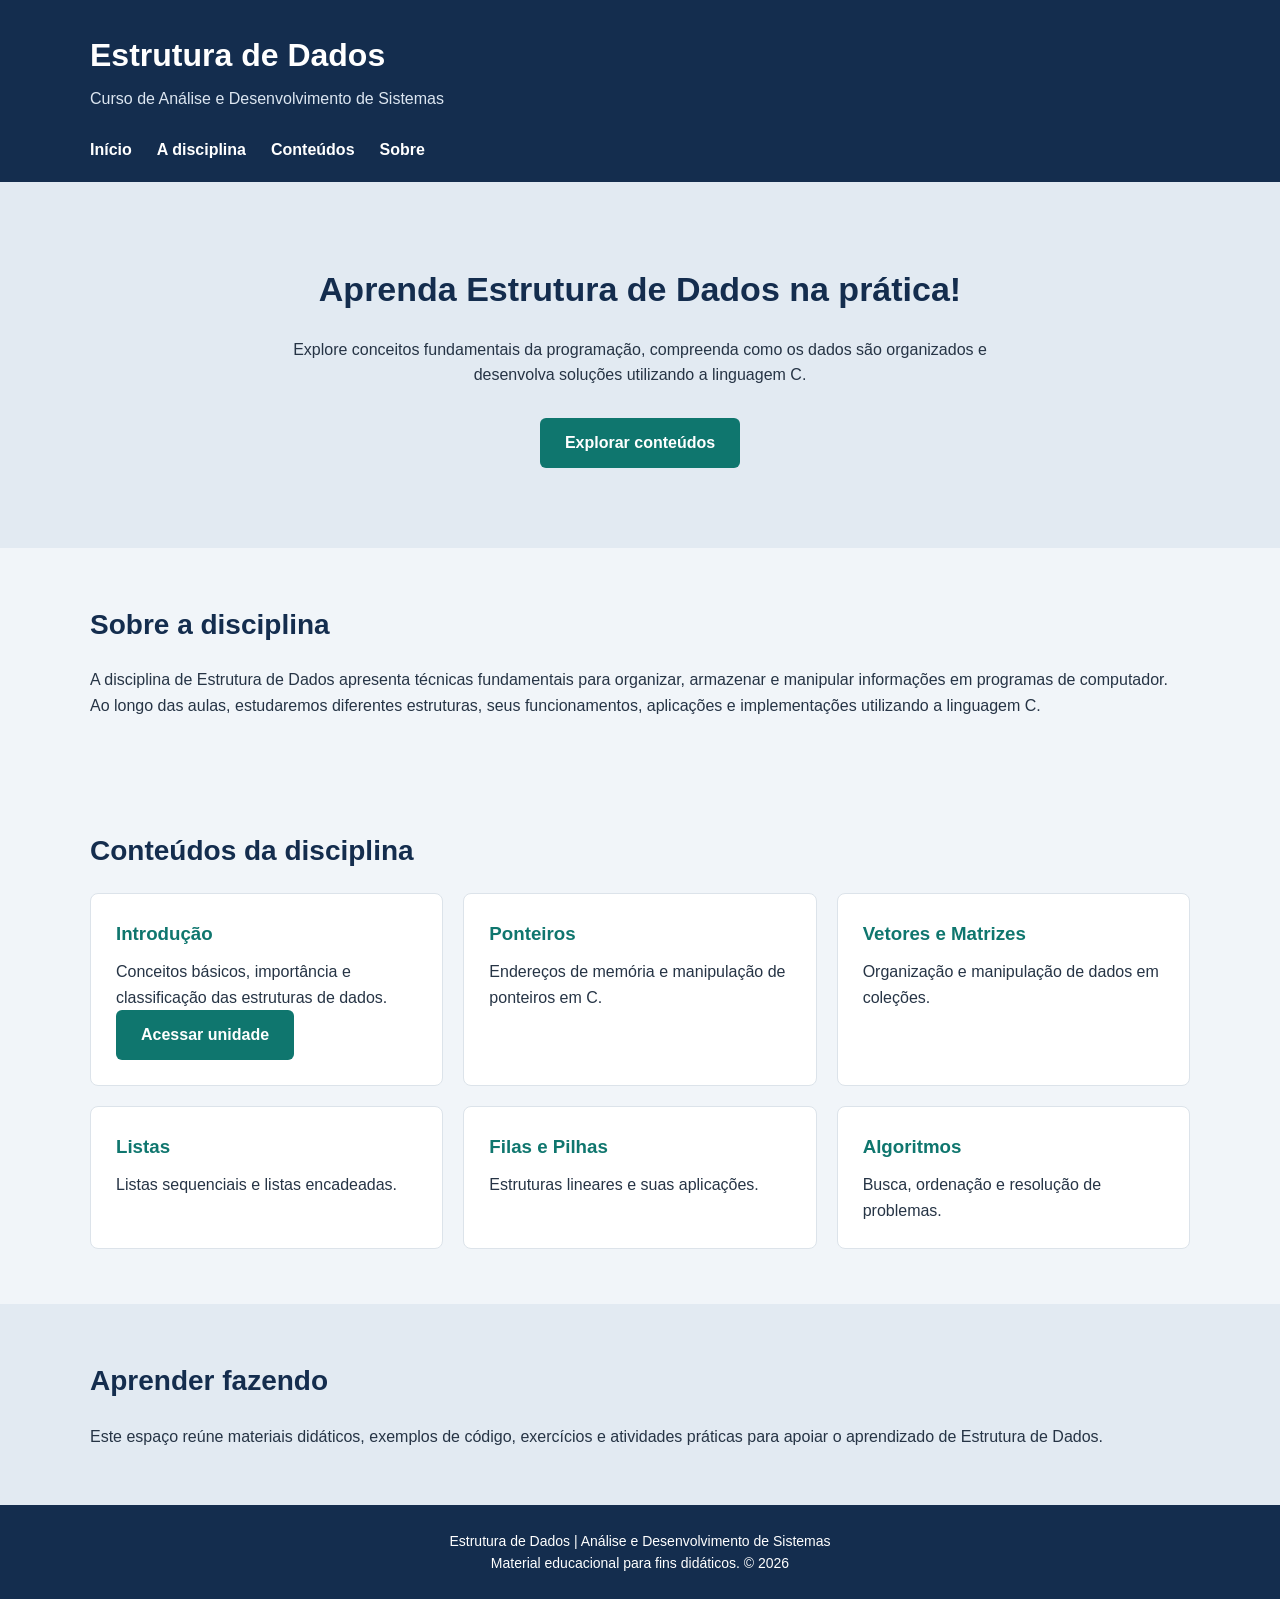
==== index.html @ 1e4c5484 "Adiciona unidade de introdução à estrutura de dados" ====
<!DOCTYPE html>
<html lang="pt-BR">

<head>
    <meta charset="UTF-8">
    <meta name="viewport" content="width=device-width, initial-scale=1.0">
    <meta name="description"
        content="Material didático da disciplina Estrutura de Dados para o curso de Análise e Desenvolvimento de Sistemas.">

    <title>Estrutura de Dados | ADS</title>

    <link rel="stylesheet" href="css/style.css">
    <script src="js/script.js" defer></script>
</head>

<body>

    <header>
        <div class="container">
            <h1>Estrutura de Dados</h1>
            <p>Curso de Análise e Desenvolvimento de Sistemas</p>

            <nav>
                <ul>
                    <li><a href="#inicio">Início</a></li>
                    <li><a href="#disciplina">A disciplina</a></li>
                    <li><a href="#conteudos">Conteúdos</a></li>
                    <li><a href="#sobre">Sobre</a></li>
                </ul>
            </nav>
        </div>
    </header>

    <main>

        <section id="inicio" class="destaque">
            <div class="container">
                <h2>Aprenda Estrutura de Dados na prática!</h2>

                <p>
                    Explore conceitos fundamentais da programação,
                    compreenda como os dados são organizados e desenvolva
                    soluções utilizando a linguagem C.
                </p>

                <a href="#conteudos" class="botao">
                    Explorar conteúdos
                </a>
            </div>
        </section>

        <section id="disciplina" class="container secao">
            <h2>Sobre a disciplina</h2>

            <p>
                A disciplina de Estrutura de Dados apresenta técnicas
                fundamentais para organizar, armazenar e manipular
                informações em programas de computador.
            </p>

            <p>
                Ao longo das aulas, estudaremos diferentes estruturas,
                seus funcionamentos, aplicações e implementações
                utilizando a linguagem C.
            </p>
        </section>

        <section id="conteudos" class="container secao">
            <h2>Conteúdos da disciplina</h2>

            <div class="cards">

                <article class="card">
                    <h3>Introdução</h3>
                    <p>
                        Conceitos básicos, importância e classificação
                        das estruturas de dados.
                    </p>
                    <a href="aulas/introducao/index.html" class="botao">
                        Acessar unidade
                    </a>
                </article>

                <article class="card">
                    <h3>Ponteiros</h3>
                    <p>Endereços de memória e manipulação de ponteiros em C.</p>
                </article>

                <article class="card">
                    <h3>Vetores e Matrizes</h3>
                    <p>Organização e manipulação de dados em coleções.</p>
                </article>

                <article class="card">
                    <h3>Listas</h3>
                    <p>Listas sequenciais e listas encadeadas.</p>
                </article>

                <article class="card">
                    <h3>Filas e Pilhas</h3>
                    <p>Estruturas lineares e suas aplicações.</p>
                </article>

                <article class="card">
                    <h3>Algoritmos</h3>
                    <p>Busca, ordenação e resolução de problemas.</p>
                </article>

            </div>
        </section>

        <section id="sobre" class="secao sobre">
            <div class="container">
                <h2>Aprender fazendo</h2>
                <p>
                    Este espaço reúne materiais didáticos, exemplos
                    de código, exercícios e atividades práticas para
                    apoiar o aprendizado de Estrutura de Dados.
                </p>
            </div>
        </section>

    </main>

    <footer>
        <div class="container">
            <p>Estrutura de Dados | Análise e Desenvolvimento de Sistemas</p>
            <p>Material educacional para fins didáticos. © <span id="ano-atual"></span></p>
        </div>
    </footer>

</body>

</html>
---- css/style.css ----
/* CONFIGURAÇÕES GERAIS */
* {
    margin: 0;
    padding: 0;
    box-sizing: border-box;
}

html {
    scroll-behavior: smooth;
}

body {
    font-family: Arial, Helvetica, sans-serif;
    background-color: #F1F5F9;
    color: #263445;
    line-height: 1.6;
}

.container {
    width: 90%;
    max-width: 1100px;
    margin: auto;
}

/* CABEÇALHO */
header {
    background-color: #142D4E;
    color: white;
    padding: 30px 0 20px;
}

header h1 {
    font-size: 32px;
}

header p {
    color: #DCE6F1;
    margin-top: 5px;
}

/* MENU */
nav {
    margin-top: 25px;
}

nav ul {
    list-style: none;
    display: flex;
    gap: 25px;
    flex-wrap: wrap;
}

nav a {
    color: white;
    text-decoration: none;
    font-weight: bold;
}

nav a:hover {
    color: #5EEAD4;
}

/* DESTAQUE */
.destaque {
    background-color: #E2EAF2;
    padding: 80px 0;
    text-align: center;
}

.destaque h2 {
    color: #142D4E;
    font-size: 34px;
    margin-bottom: 20px;
}

.destaque p {
    max-width: 700px;
    margin: 0 auto 30px;
}

/* BOTÃO */
.botao {
    display: inline-block;
    background-color: #0F766E;
    color: white;
    padding: 12px 25px;
    border-radius: 6px;
    text-decoration: none;
    font-weight: bold;
}

.botao:hover {
    background-color: #115E59;
}

/* SEÇÕES */
.secao {
    padding-top: 55px;
    padding-bottom: 55px;
}

.secao h2 {
    color: #142D4E;
    margin-bottom: 20px;
    font-size: 28px;
}

/* CARTÕES */
.cards {
    display: grid;
    grid-template-columns: repeat(3, 1fr);
    gap: 20px;
}

.card {
    background-color: white;
    padding: 25px;
    border-radius: 8px;
    border: 1px solid #DCE3EA;
    transition: transform 0.2s;
}

.card:hover {
    transform: translateY(-5px);
}

.card h3 {
    color: #0F766E;
    margin-bottom: 10px;
}

/* SEÇÃO SOBRE */
.sobre {
    background-color: #E2EAF2;
}

/* RODAPÉ */
footer {
    background-color: #142D4E;
    color: white;
    text-align: center;
    padding: 25px 0;
}

footer p {
    font-size: 14px;
}

/* RESPONSIVIDADE */
@media (max-width: 768px) {
    .cards {
        grid-template-columns: 1fr;
    }

    .destaque h2 {
        font-size: 26px;
    }

    nav ul {
        gap: 15px;
    }
}
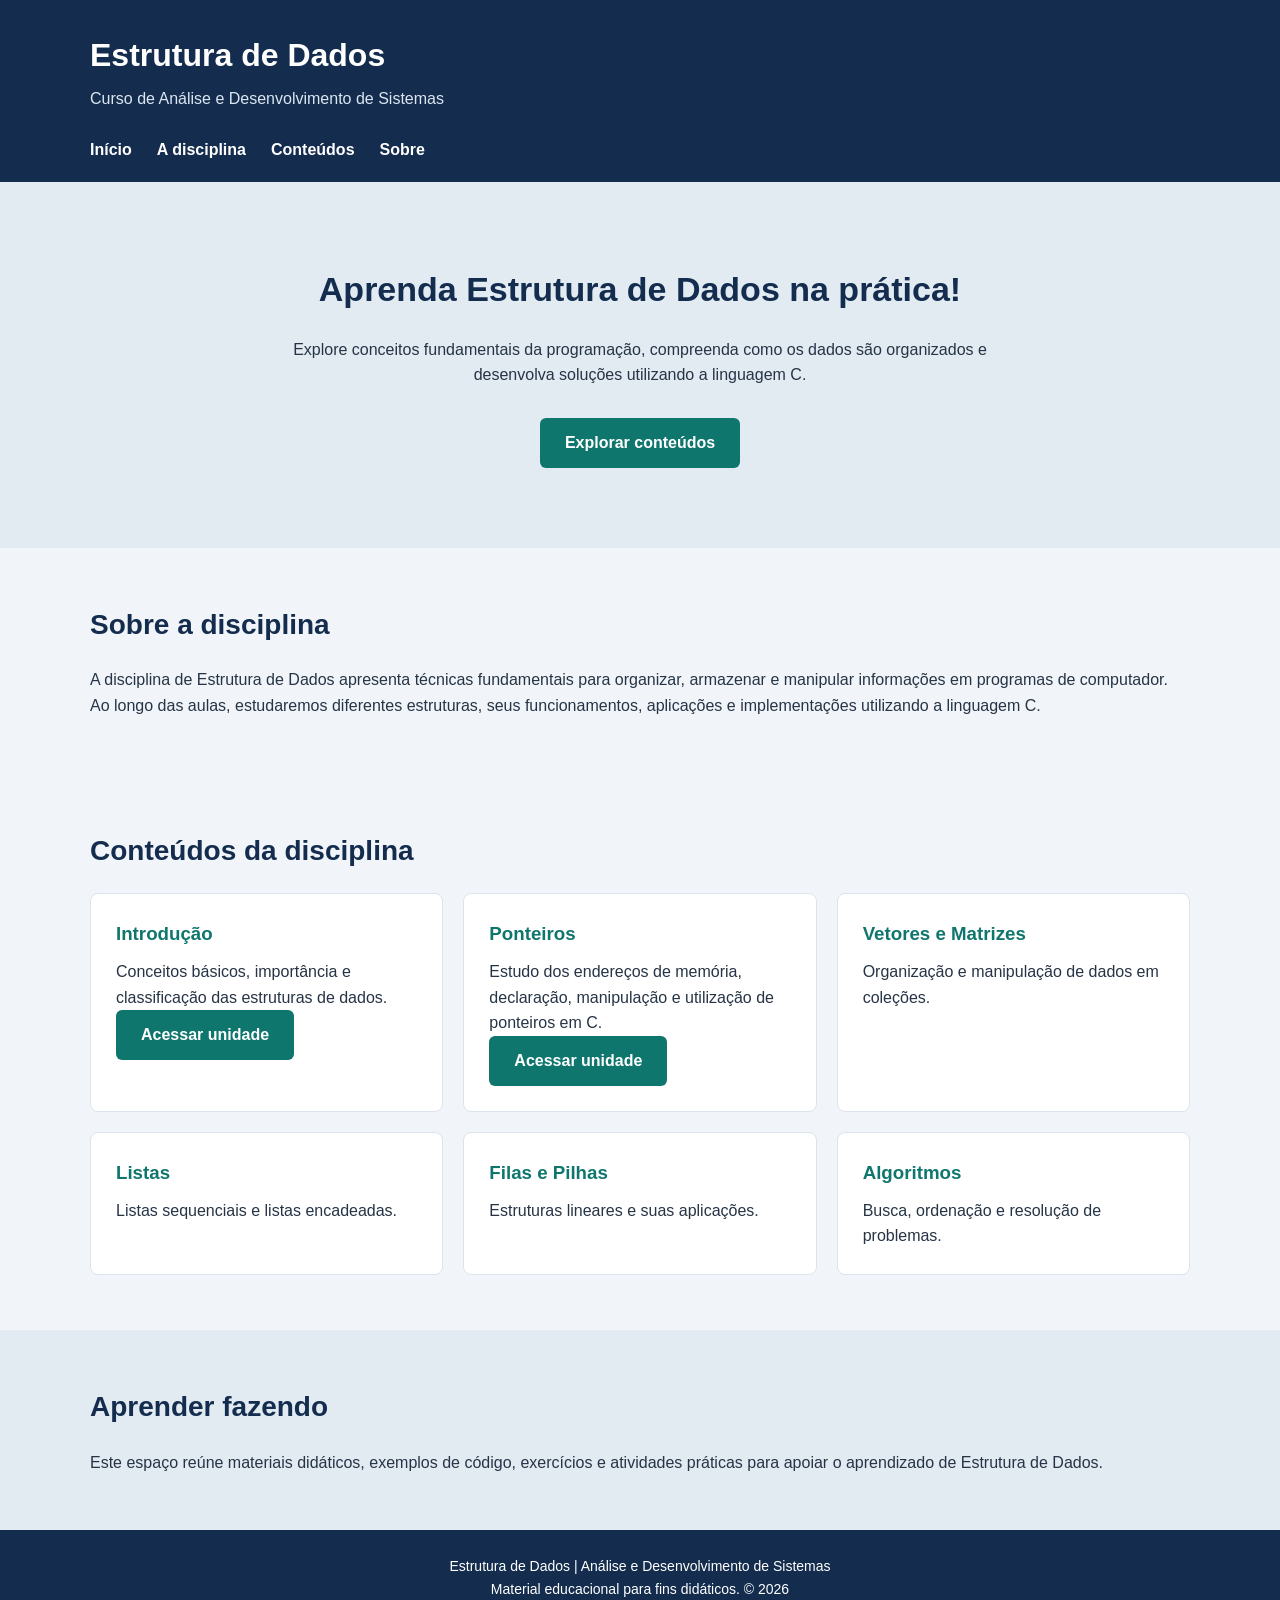
==== commit f079d7e2: "Adiciona unidade de ponteiros em C" ====
--- a/index.html
+++ b/index.html
@@ -83,7 +83,15 @@
 
                 <article class="card">
                     <h3>Ponteiros</h3>
-                    <p>Endereços de memória e manipulação de ponteiros em C.</p>
+
+                    <p>
+                        Estudo dos endereços de memória, declaração,
+                        manipulação e utilização de ponteiros em C.
+                    </p>
+
+                    <a href="aulas/ponteiros/index.html" class="botao">
+                        Acessar unidade
+                    </a>
                 </article>
 
                 <article class="card">
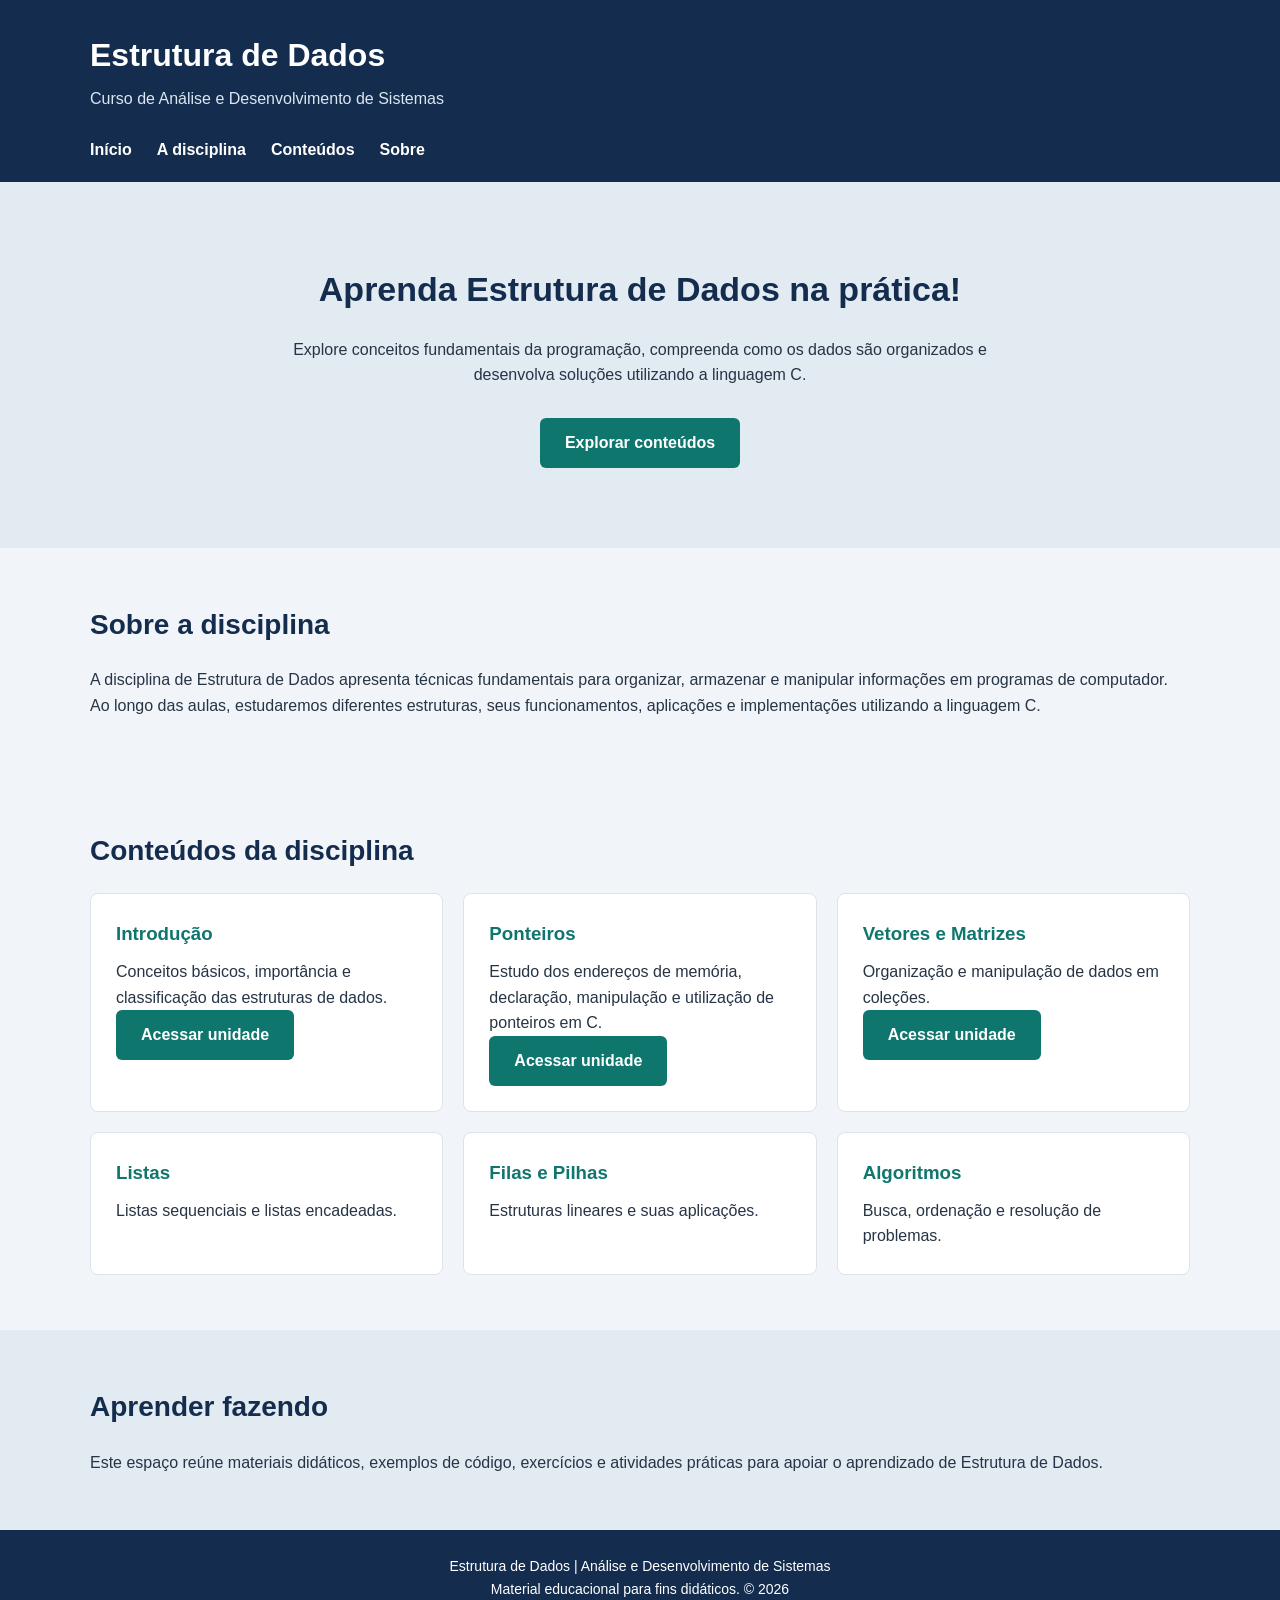
==== commit 7b286da9: "Integração da unidade de vetores e matrizes" ====
--- a/index.html
+++ b/index.html
@@ -97,6 +97,9 @@
                 <article class="card">
                     <h3>Vetores e Matrizes</h3>
                     <p>Organização e manipulação de dados em coleções.</p>
+                    <a href="aulas/vetores-matrizes/index.html" class="botao">
+                        Acessar unidade
+                    </a>
                 </article>
 
                 <article class="card">
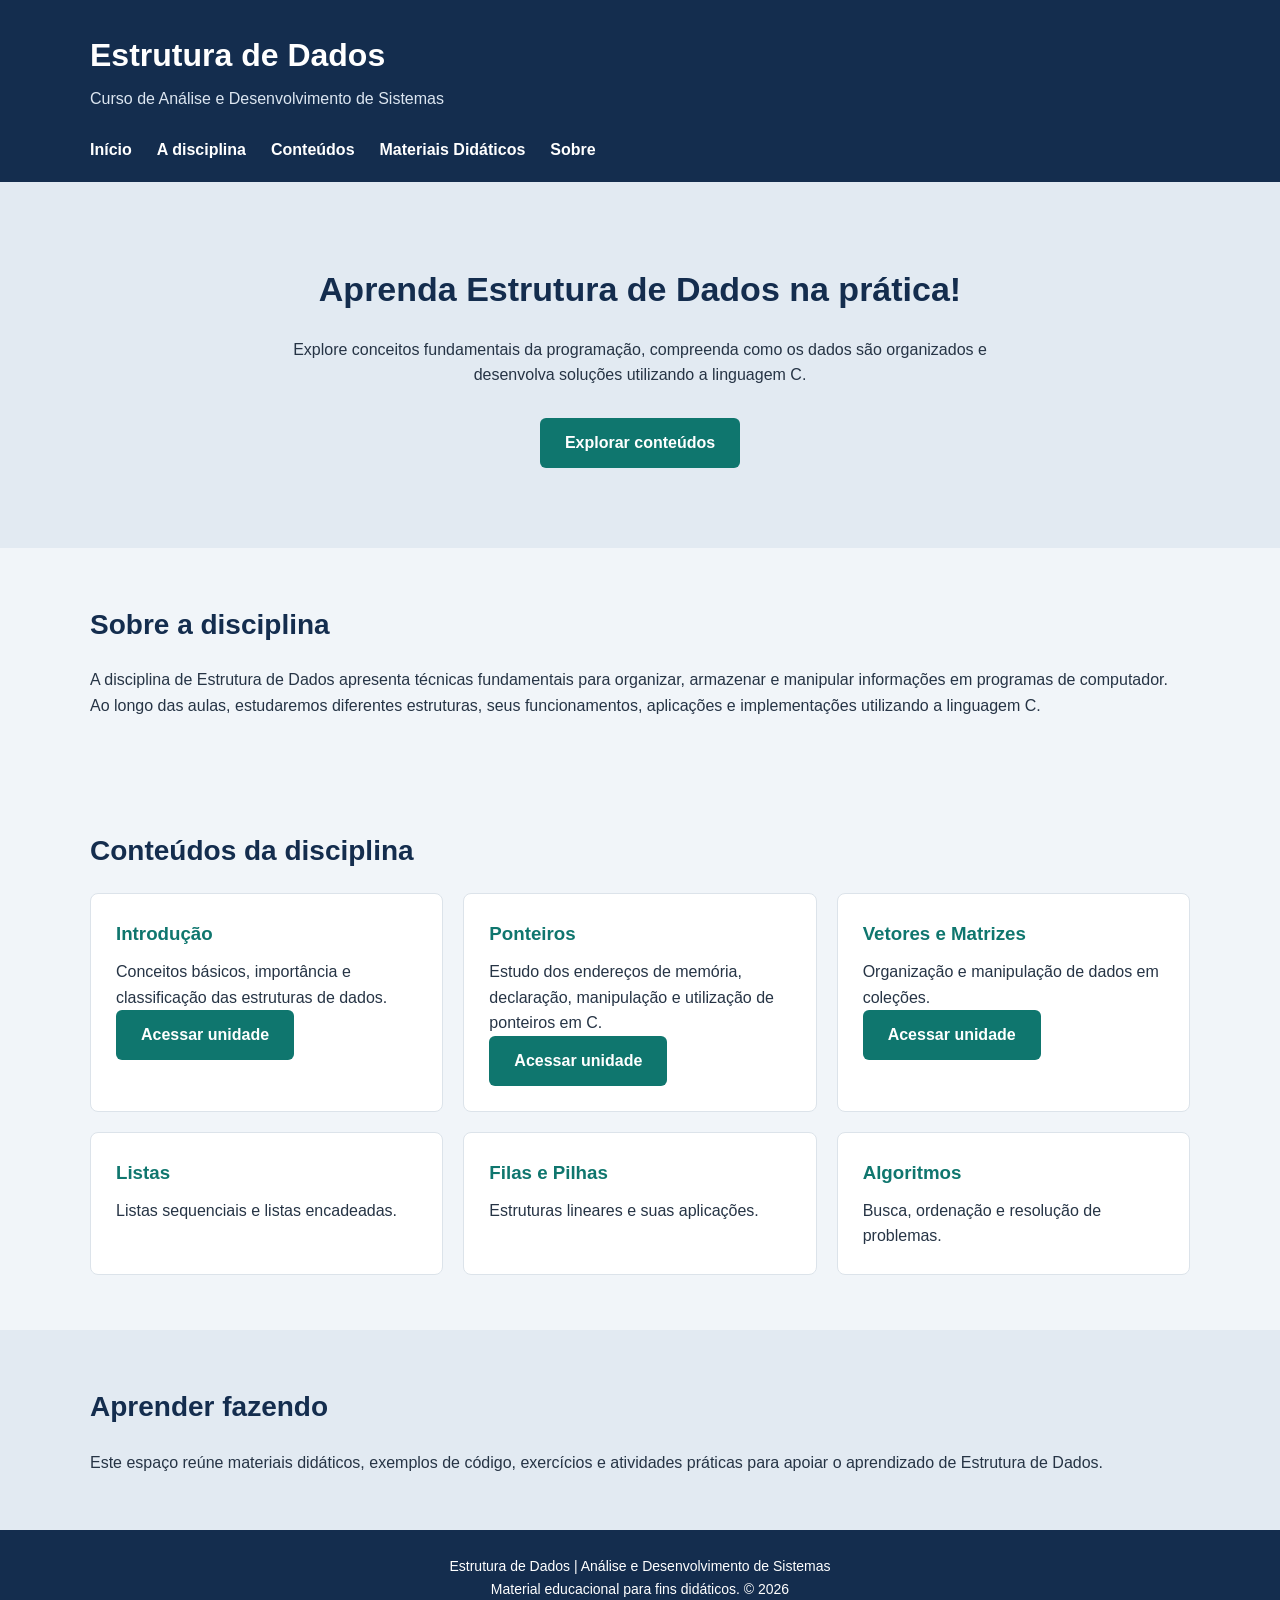
==== commit e340269f: "Atualiza materiais didáticos e adiciona PDFs" ====
--- a/index.html
+++ b/index.html
@@ -25,6 +25,7 @@
                     <li><a href="#inicio">Início</a></li>
                     <li><a href="#disciplina">A disciplina</a></li>
                     <li><a href="#conteudos">Conteúdos</a></li>
+                    <li><a href="materiais/index.html">Materiais Didáticos</a></li>
                     <li><a href="#sobre">Sobre</a></li>
                 </ul>
             </nav>
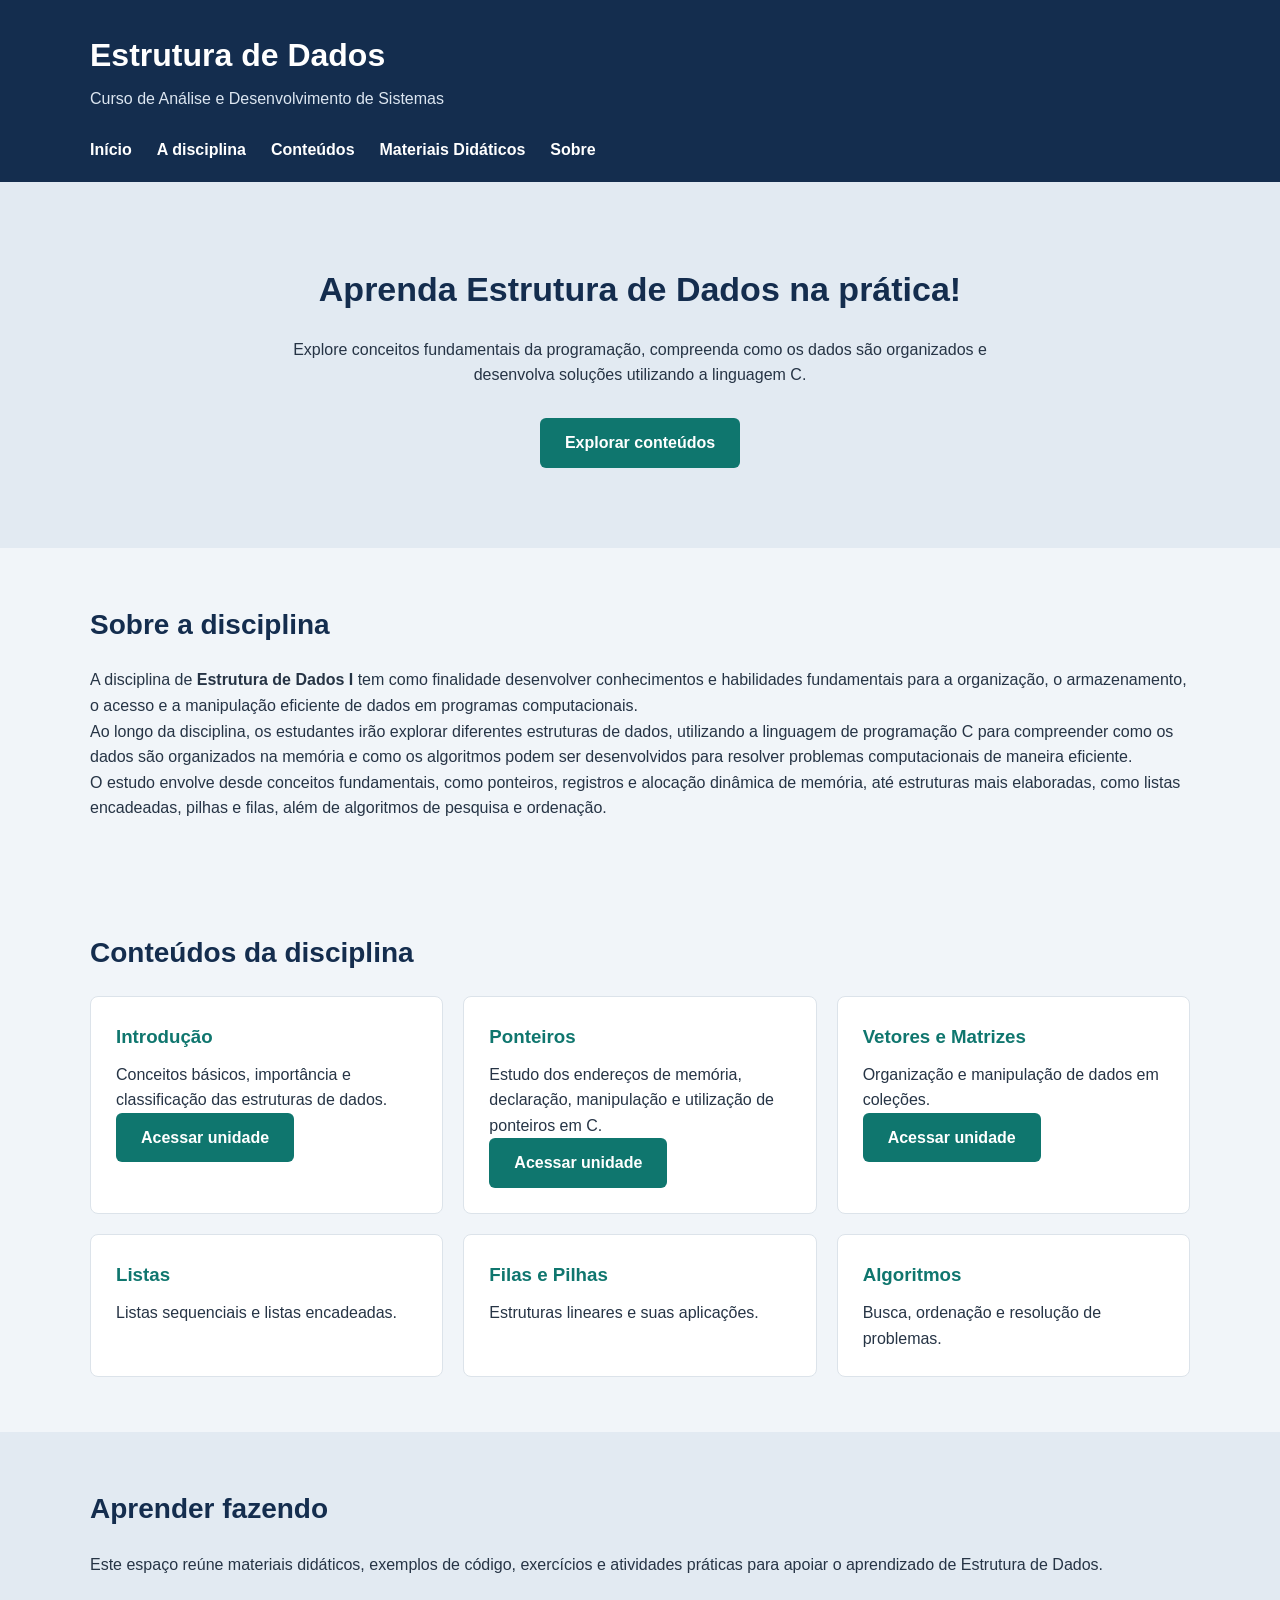
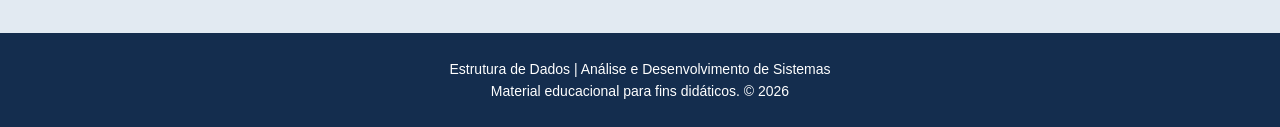
==== commit 6ef2a7fb: "Update index.html" ====
--- a/index.html
+++ b/index.html
@@ -54,15 +54,25 @@
             <h2>Sobre a disciplina</h2>
 
             <p>
-                A disciplina de Estrutura de Dados apresenta técnicas
-                fundamentais para organizar, armazenar e manipular
-                informações em programas de computador.
+                A disciplina de <strong>Estrutura de Dados I</strong> tem como
+                finalidade desenvolver conhecimentos e habilidades fundamentais
+                para a organização, o armazenamento, o acesso e a manipulação
+                eficiente de dados em programas computacionais.
             </p>
 
             <p>
-                Ao longo das aulas, estudaremos diferentes estruturas,
-                seus funcionamentos, aplicações e implementações
-                utilizando a linguagem C.
+                Ao longo da disciplina, os estudantes irão explorar diferentes
+                estruturas de dados, utilizando a linguagem de programação C
+                para compreender como os dados são organizados na memória e
+                como os algoritmos podem ser desenvolvidos para resolver
+                problemas computacionais de maneira eficiente.
+            </p>
+
+            <p>
+                O estudo envolve desde conceitos fundamentais, como ponteiros,
+                registros e alocação dinâmica de memória, até estruturas mais
+                elaboradas, como listas encadeadas, pilhas e filas, além de
+                algoritmos de pesquisa e ordenação.
             </p>
         </section>
 
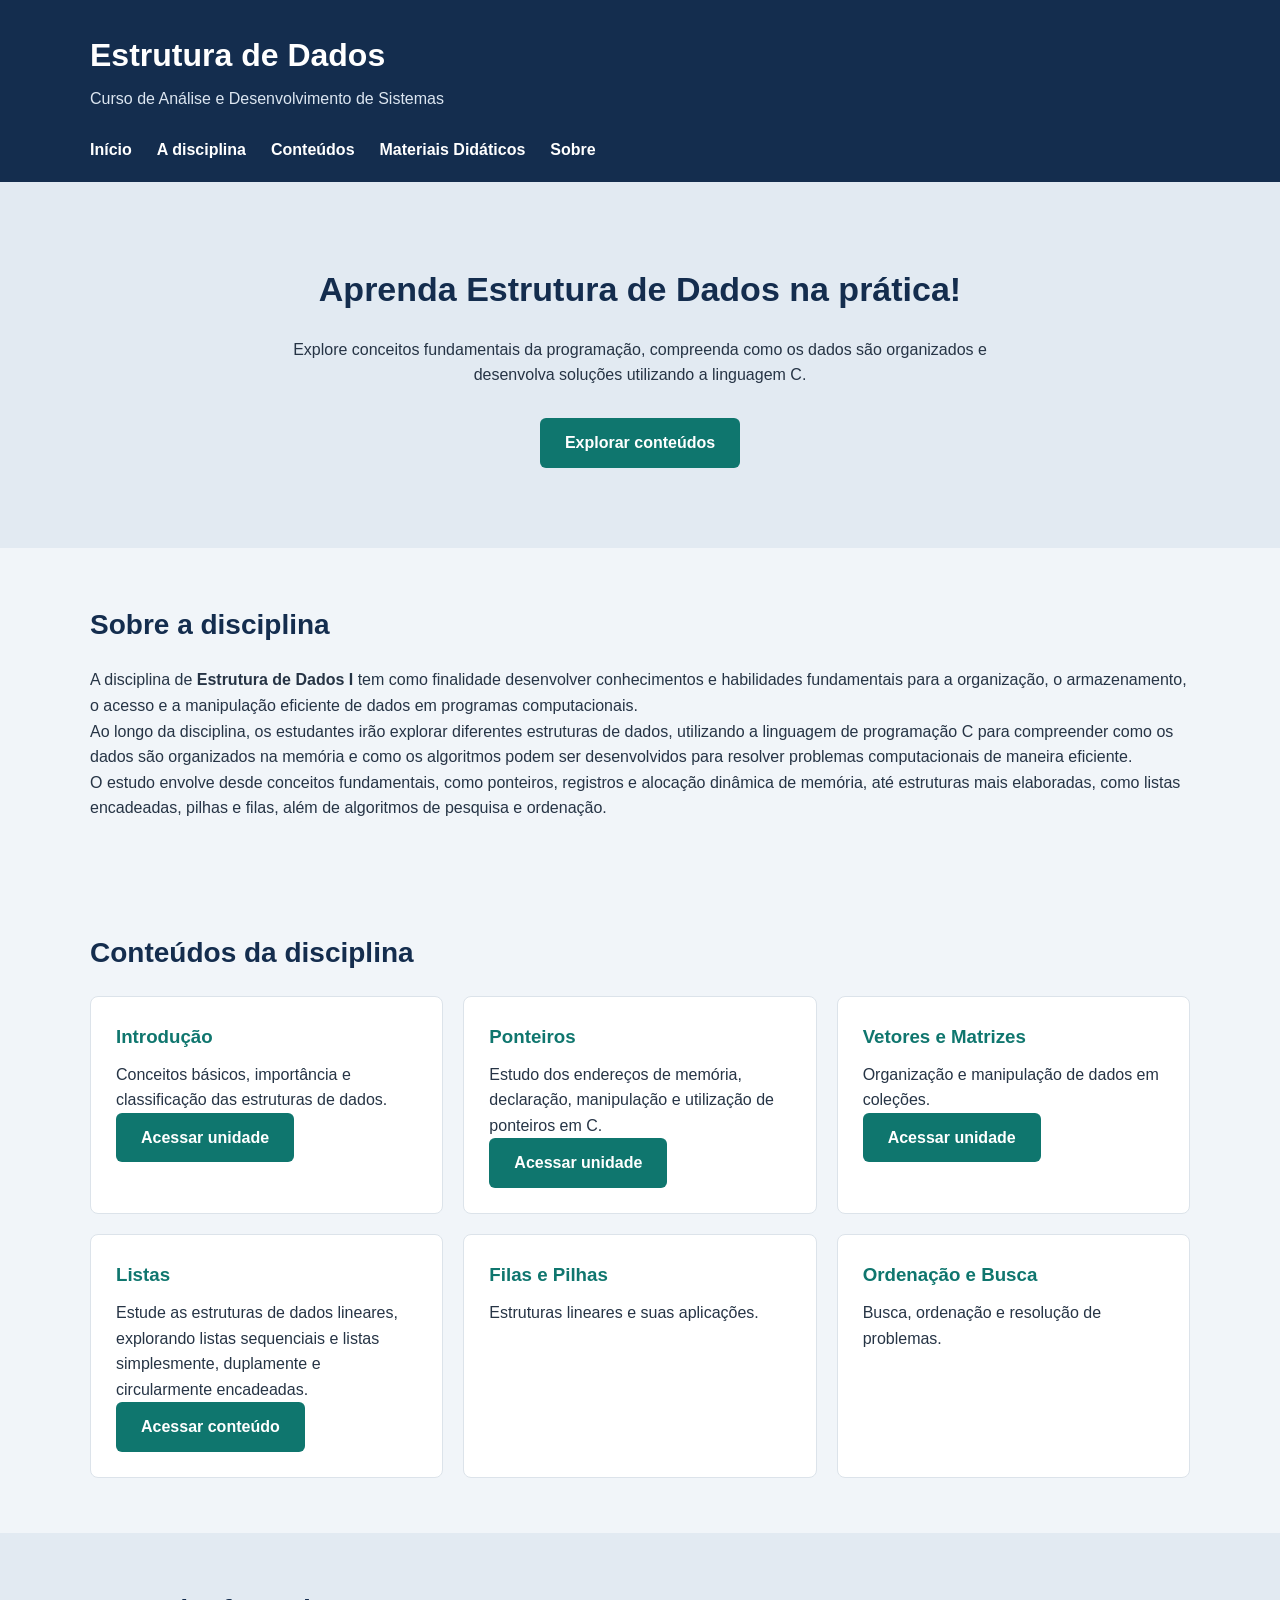
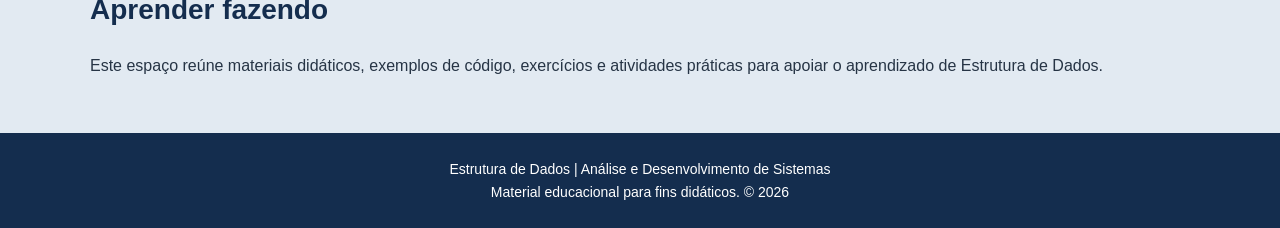
==== commit 1a7e338a: "Lista atualizada" ====
--- a/index.html
+++ b/index.html
@@ -115,7 +115,16 @@
 
                 <article class="card">
                     <h3>Listas</h3>
-                    <p>Listas sequenciais e listas encadeadas.</p>
+                    <p>
+                        Estude as estruturas de dados lineares,
+                        explorando listas sequenciais e listas
+                        simplesmente, duplamente e circularmente
+                        encadeadas.
+                    </p>
+
+                    <a href="aulas/listas/index.html" class="botao">
+                        Acessar conteúdo
+                    </a>
                 </article>
 
                 <article class="card">
@@ -124,7 +133,7 @@
                 </article>
 
                 <article class="card">
-                    <h3>Algoritmos</h3>
+                    <h3>Ordenação e Busca </h3>
                     <p>Busca, ordenação e resolução de problemas.</p>
                 </article>
 
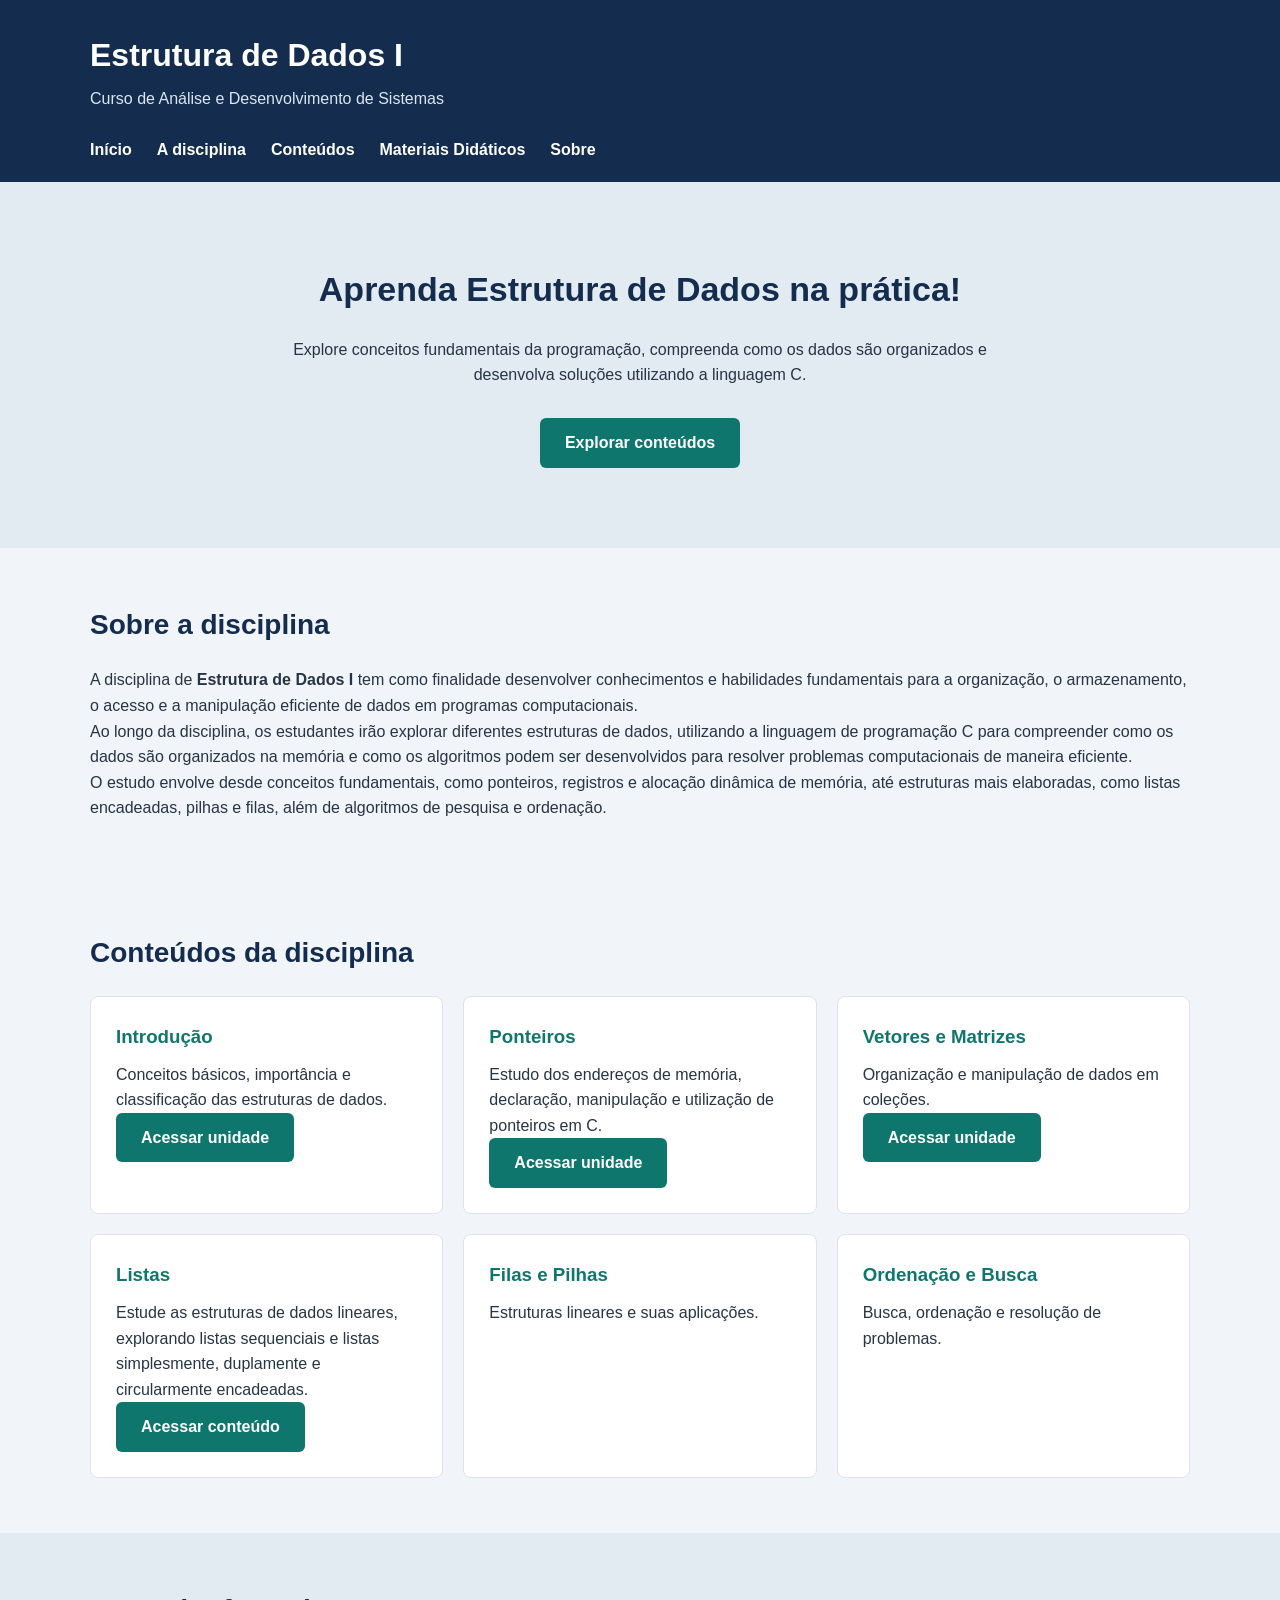
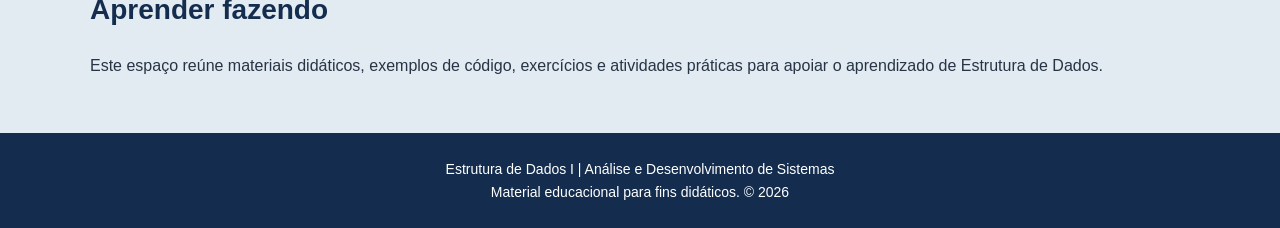
==== commit ec6e54f3: "ATUALIZAÇÃO 1" ====
--- a/index.html
+++ b/index.html
@@ -7,7 +7,7 @@
     <meta name="description"
         content="Material didático da disciplina Estrutura de Dados para o curso de Análise e Desenvolvimento de Sistemas.">
 
-    <title>Estrutura de Dados | ADS</title>
+    <title>Estrutura de Dados I | ADS</title>
 
     <link rel="stylesheet" href="css/style.css">
     <script src="js/script.js" defer></script>
@@ -17,7 +17,7 @@
 
     <header>
         <div class="container">
-            <h1>Estrutura de Dados</h1>
+            <h1>Estrutura de Dados I</h1>
             <p>Curso de Análise e Desenvolvimento de Sistemas</p>
 
             <nav>
@@ -155,7 +155,7 @@
 
     <footer>
         <div class="container">
-            <p>Estrutura de Dados | Análise e Desenvolvimento de Sistemas</p>
+            <p>Estrutura de Dados I | Análise e Desenvolvimento de Sistemas</p>
             <p>Material educacional para fins didáticos. © <span id="ano-atual"></span></p>
         </div>
     </footer>
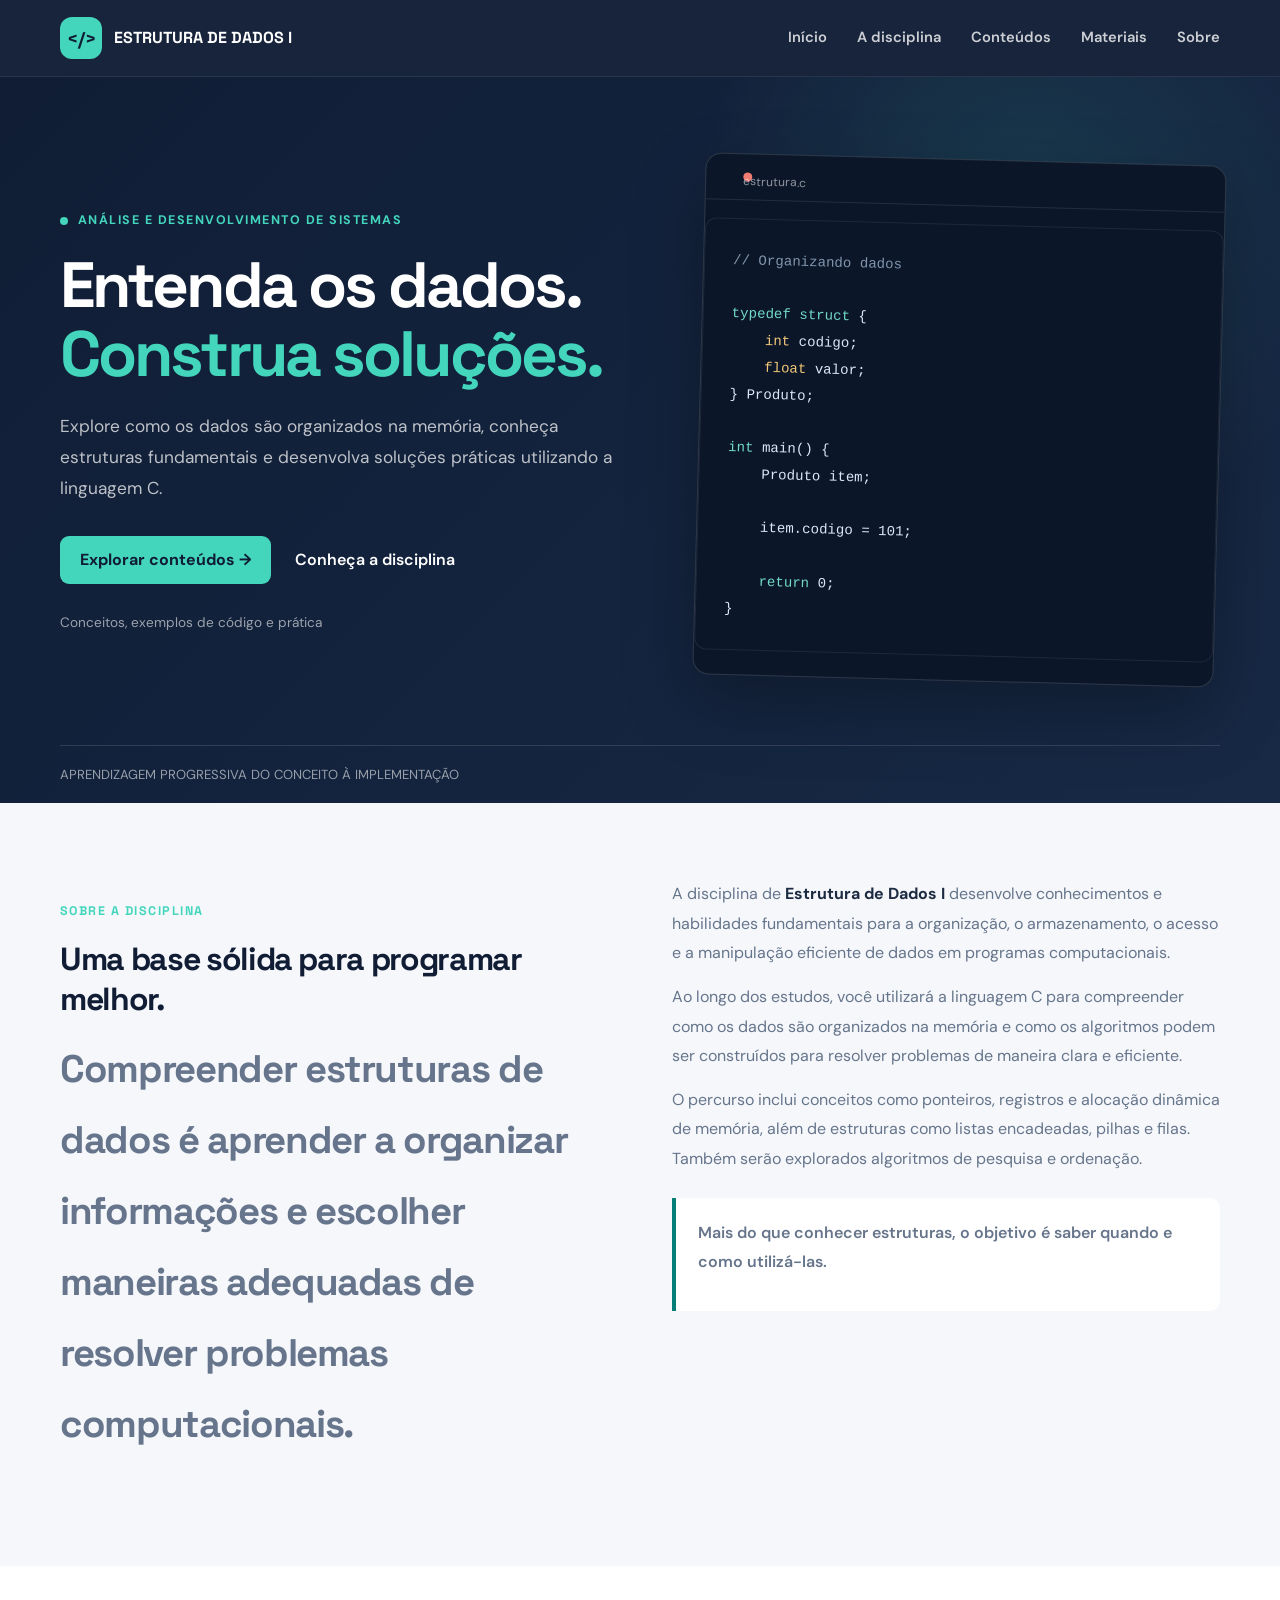
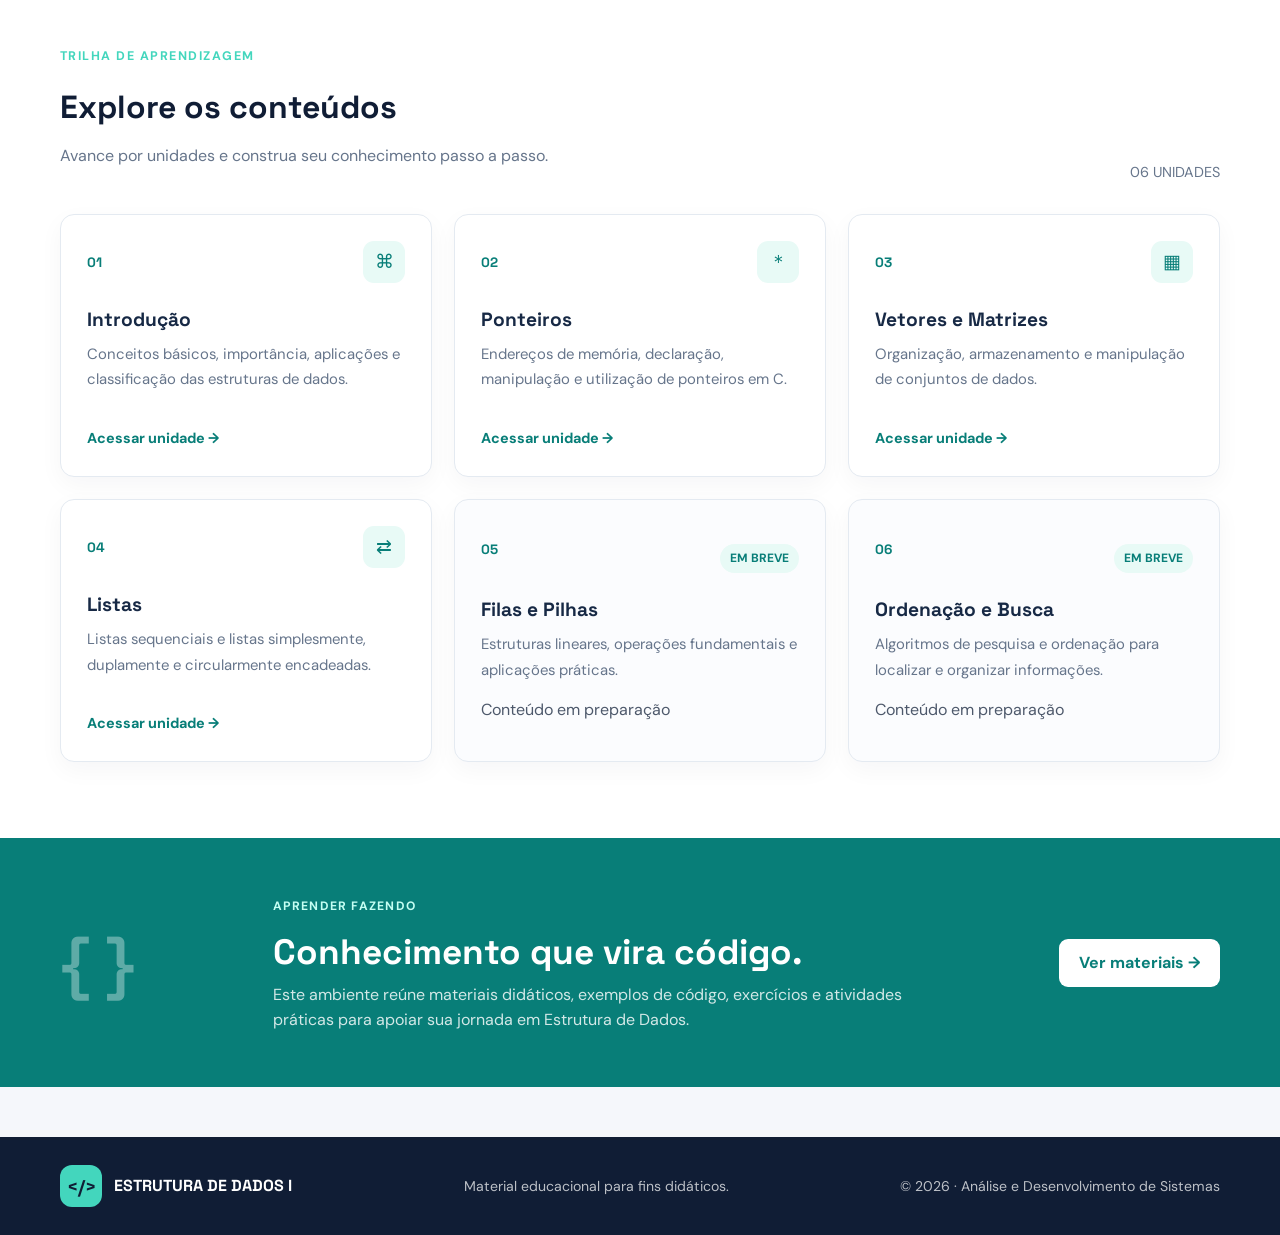
==== commit c9030835: "atualização visual" ====
--- a/index.html
+++ b/index.html
@@ -5,9 +5,16 @@
     <meta charset="UTF-8">
     <meta name="viewport" content="width=device-width, initial-scale=1.0">
     <meta name="description"
-        content="Material didático da disciplina Estrutura de Dados para o curso de Análise e Desenvolvimento de Sistemas.">
+        content="Ambiente de aprendizagem da disciplina Estrutura de Dados I, do curso de Análise e Desenvolvimento de Sistemas.">
+    <meta name="theme-color" content="#101d35">
 
     <title>Estrutura de Dados I | ADS</title>
+
+    <link rel="preconnect" href="https://fonts.googleapis.com">
+    <link rel="preconnect" href="https://fonts.gstatic.com" crossorigin>
+    <link
+        href="https://fonts.googleapis.com/css2?family=DM+Sans:wght@400;500;600;700&family=Space+Grotesk:wght@500;600;700&display=swap"
+        rel="stylesheet">
 
     <link rel="stylesheet" href="css/style.css">
     <script src="js/script.js" defer></script>
@@ -15,149 +22,360 @@
 
 <body>
 
-    <header>
-        <div class="container">
-            <h1>Estrutura de Dados I</h1>
-            <p>Curso de Análise e Desenvolvimento de Sistemas</p>
-
-            <nav>
-                <ul>
-                    <li><a href="#inicio">Início</a></li>
-                    <li><a href="#disciplina">A disciplina</a></li>
-                    <li><a href="#conteudos">Conteúdos</a></li>
-                    <li><a href="materiais/index.html">Materiais Didáticos</a></li>
-                    <li><a href="#sobre">Sobre</a></li>
-                </ul>
+    <header class="cabecalho">
+        <div class="container barra-navegacao">
+
+            <a class="marca" href="#inicio">
+                <span class="marca-icone">&lt;/&gt;</span>
+                <span class="marca-texto">ESTRUTURA DE DADOS I</span>
+            </a>
+
+            <button class="menu-toggle" type="button" aria-label="Abrir menu" aria-expanded="false"
+                aria-controls="menu-principal">
+                <span></span>
+                <span></span>
+                <span></span>
+            </button>
+
+            <nav class="menu" id="menu-principal">
+                <a href="#inicio">Início</a>
+                <a href="#disciplina">A disciplina</a>
+                <a href="#conteudos">Conteúdos</a>
+                <a href="materiais/index.html">Materiais</a>
+                <a href="#sobre">Sobre</a>
             </nav>
+
         </div>
     </header>
 
     <main>
 
-        <section id="inicio" class="destaque">
+        <!-- APRESENTAÇÃO PRINCIPAL -->
+        <section class="hero" id="inicio">
+
+            <div class="hero-grade container">
+
+                <div class="hero-texto">
+
+                    <span class="sobretitulo">
+                        <span class="ponto"></span>
+                        ANÁLISE E DESENVOLVIMENTO DE SISTEMAS
+                    </span>
+
+                    <h1>
+                        Entenda os dados.
+                        <br>
+                        <span>Construa soluções.</span>
+                    </h1>
+
+                    <p class="hero-descricao">
+                        Explore como os dados são organizados na memória,
+                        conheça estruturas fundamentais e desenvolva
+                        soluções práticas utilizando a linguagem C.
+                    </p>
+
+                    <div class="hero-acoes">
+                        <a class="botao-principal" href="#conteudos">
+                            Explorar conteúdos →
+                        </a>
+
+                        <a class="link-secundario" href="#disciplina">
+                            Conheça a disciplina
+                        </a>
+                    </div>
+
+                    <div class="hero-nota">
+                        Conceitos, exemplos de código e prática
+                    </div>
+
+                </div>
+
+                <div class="hero-visual">
+
+                    <div class="janela-codigo">
+
+                        <div class="janela-topo">
+                            <i></i>
+                            <i></i>
+                            <i></i>
+                            <span>estrutura.c</span>
+                        </div>
+
+                        <pre><code><span class="codigo-comentario">// Organizando dados</span>
+
+<span class="codigo-palavra">typedef struct</span> {
+    <span class="codigo-funcao">int</span> codigo;
+    <span class="codigo-funcao">float</span> valor;
+} Produto;
+
+<span class="codigo-palavra">int</span> main() {
+    Produto item;
+
+    item.codigo = 101;
+
+    <span class="codigo-palavra">return</span> 0;
+}</code></pre>
+
+                    </div>
+
+                </div>
+
+            </div>
+
+            <div class="hero-rodape">
+                <span>APRENDIZAGEM PROGRESSIVA</span>
+                <span>DO CONCEITO À IMPLEMENTAÇÃO</span>
+            </div>
+
+        </section>
+
+        <!-- SOBRE A DISCIPLINA -->
+        <section class="secao disciplina" id="disciplina">
+
+            <div class="container disciplina-grid">
+
+                <div class="titulo-secao">
+
+                    <span class="sobretitulo">SOBRE A DISCIPLINA</span>
+
+                    <h2>
+                        Uma base sólida para
+                        programar melhor.
+                    </h2>
+
+                    <p class="texto-apoio">
+                        Compreender estruturas de dados é aprender
+                        a organizar informações e escolher maneiras
+                        adequadas de resolver problemas computacionais.
+                    </p>
+
+                </div>
+
+                <div class="disciplina-texto">
+
+                    <p>
+                        A disciplina de <strong>Estrutura de Dados I</strong>
+                        desenvolve conhecimentos e habilidades fundamentais
+                        para a organização, o armazenamento, o acesso e a
+                        manipulação eficiente de dados em programas
+                        computacionais.
+                    </p>
+
+                    <p>
+                        Ao longo dos estudos, você utilizará a linguagem C
+                        para compreender como os dados são organizados na
+                        memória e como os algoritmos podem ser construídos
+                        para resolver problemas de maneira clara e eficiente.
+                    </p>
+
+                    <p>
+                        O percurso inclui conceitos como ponteiros,
+                        registros e alocação dinâmica de memória, além
+                        de estruturas como listas encadeadas, pilhas e filas.
+                        Também serão explorados algoritmos de pesquisa
+                        e ordenação.
+                    </p>
+
+                    <div class="destaque-frase">
+                        <p>
+                            Mais do que conhecer estruturas,
+                            o objetivo é saber quando e como utilizá-las.
+                        </p>
+                    </div>
+
+                </div>
+
+            </div>
+
+        </section>
+
+        <!-- CONTEÚDOS -->
+        <section class="secao conteudos" id="conteudos">
+
             <div class="container">
-                <h2>Aprenda Estrutura de Dados na prática!</h2>
-
-                <p>
-                    Explore conceitos fundamentais da programação,
-                    compreenda como os dados são organizados e desenvolva
-                    soluções utilizando a linguagem C.
-                </p>
-
-                <a href="#conteudos" class="botao">
-                    Explorar conteúdos
+
+                <div class="cabecalho-conteudos">
+
+                    <div>
+                        <span class="sobretitulo">TRILHA DE APRENDIZAGEM</span>
+
+                        <h2>Explore os conteúdos</h2>
+
+                        <p class="texto-apoio">
+                            Avance por unidades e construa seu conhecimento
+                            passo a passo.
+                        </p>
+                    </div>
+
+                    <span class="contador-conteudos">06 UNIDADES</span>
+
+                </div>
+
+                <div class="cards">
+
+                    <article class="card">
+                        <div class="card-topo">
+                            <span class="numero-card">01</span>
+                            <span class="icone-card">⌘</span>
+                        </div>
+
+                        <h3>Introdução</h3>
+
+                        <p>
+                            Conceitos básicos, importância, aplicações
+                            e classificação das estruturas de dados.
+                        </p>
+
+                        <a href="aulas/introducao/index.html" class="card-link">
+                            Acessar unidade →
+                        </a>
+                    </article>
+
+                    <article class="card">
+                        <div class="card-topo">
+                            <span class="numero-card">02</span>
+                            <span class="icone-card">＊</span>
+                        </div>
+
+                        <h3>Ponteiros</h3>
+
+                        <p>
+                            Endereços de memória, declaração,
+                            manipulação e utilização de ponteiros em C.
+                        </p>
+
+                        <a href="aulas/ponteiros/index.html" class="card-link">
+                            Acessar unidade →
+                        </a>
+                    </article>
+
+                    <article class="card">
+                        <div class="card-topo">
+                            <span class="numero-card">03</span>
+                            <span class="icone-card">▦</span>
+                        </div>
+
+                        <h3>Vetores e Matrizes</h3>
+
+                        <p>
+                            Organização, armazenamento e manipulação
+                            de conjuntos de dados.
+                        </p>
+
+                        <a href="aulas/vetores-matrizes/index.html" class="card-link">
+                            Acessar unidade →
+                        </a>
+                    </article>
+
+                    <article class="card">
+                        <div class="card-topo">
+                            <span class="numero-card">04</span>
+                            <span class="icone-card">⇄</span>
+                        </div>
+
+                        <h3>Listas</h3>
+
+                        <p>
+                            Listas sequenciais e listas simplesmente,
+                            duplamente e circularmente encadeadas.
+                        </p>
+
+                        <a href="aulas/listas/index.html" class="card-link">
+                            Acessar unidade →
+                        </a>
+                    </article>
+
+                    <article class="card card-em-breve">
+                        <div class="card-topo">
+                            <span class="numero-card">05</span>
+                            <span class="status-card">EM BREVE</span>
+                        </div>
+
+                        <h3>Filas e Pilhas</h3>
+
+                        <p>
+                            Estruturas lineares, operações fundamentais
+                            e aplicações práticas.
+                        </p>
+
+                        <span class="card-indisponivel">
+                            Conteúdo em preparação
+                        </span>
+                    </article>
+
+                    <article class="card card-em-breve">
+                        <div class="card-topo">
+                            <span class="numero-card">06</span>
+                            <span class="status-card">EM BREVE</span>
+                        </div>
+
+                        <h3>Ordenação e Busca</h3>
+
+                        <p>
+                            Algoritmos de pesquisa e ordenação para
+                            localizar e organizar informações.
+                        </p>
+
+                        <span class="card-indisponivel">
+                            Conteúdo em preparação
+                        </span>
+                    </article>
+
+                </div>
+
+            </div>
+
+        </section>
+
+        <!-- FAIXA FINAL -->
+        <section class="faixa-pratica" id="sobre">
+
+            <div class="container faixa-conteudo">
+
+                <div class="faixa-simbolo">{ }</div>
+
+                <div>
+                    <span class="etiqueta-clara">APRENDER FAZENDO</span>
+
+                    <h2>Conhecimento que vira código.</h2>
+
+                    <p>
+                        Este ambiente reúne materiais didáticos,
+                        exemplos de código, exercícios e atividades
+                        práticas para apoiar sua jornada em
+                        Estrutura de Dados.
+                    </p>
+                </div>
+
+                <a class="botao-claro" href="materiais/index.html">
+                    Ver materiais →
                 </a>
-            </div>
+
+            </div>
+
         </section>
 
-        <section id="disciplina" class="container secao">
-            <h2>Sobre a disciplina</h2>
+    </main>
+
+    <!-- RODAPÉ -->
+    <footer class="rodape">
+
+        <div class="container rodape-conteudo">
+
+            <a class="marca marca-rodape" href="#inicio">
+                <span class="marca-icone">&lt;/&gt;</span>
+                <span class="marca-texto">ESTRUTURA DE DADOS I</span>
+            </a>
+
+            <p>Material educacional para fins didáticos.</p>
 
             <p>
-                A disciplina de <strong>Estrutura de Dados I</strong> tem como
-                finalidade desenvolver conhecimentos e habilidades fundamentais
-                para a organização, o armazenamento, o acesso e a manipulação
-                eficiente de dados em programas computacionais.
+                © <span id="ano-atual"></span>
+                · Análise e Desenvolvimento de Sistemas
             </p>
 
-            <p>
-                Ao longo da disciplina, os estudantes irão explorar diferentes
-                estruturas de dados, utilizando a linguagem de programação C
-                para compreender como os dados são organizados na memória e
-                como os algoritmos podem ser desenvolvidos para resolver
-                problemas computacionais de maneira eficiente.
-            </p>
-
-            <p>
-                O estudo envolve desde conceitos fundamentais, como ponteiros,
-                registros e alocação dinâmica de memória, até estruturas mais
-                elaboradas, como listas encadeadas, pilhas e filas, além de
-                algoritmos de pesquisa e ordenação.
-            </p>
-        </section>
-
-        <section id="conteudos" class="container secao">
-            <h2>Conteúdos da disciplina</h2>
-
-            <div class="cards">
-
-                <article class="card">
-                    <h3>Introdução</h3>
-                    <p>
-                        Conceitos básicos, importância e classificação
-                        das estruturas de dados.
-                    </p>
-                    <a href="aulas/introducao/index.html" class="botao">
-                        Acessar unidade
-                    </a>
-                </article>
-
-                <article class="card">
-                    <h3>Ponteiros</h3>
-
-                    <p>
-                        Estudo dos endereços de memória, declaração,
-                        manipulação e utilização de ponteiros em C.
-                    </p>
-
-                    <a href="aulas/ponteiros/index.html" class="botao">
-                        Acessar unidade
-                    </a>
-                </article>
-
-                <article class="card">
-                    <h3>Vetores e Matrizes</h3>
-                    <p>Organização e manipulação de dados em coleções.</p>
-                    <a href="aulas/vetores-matrizes/index.html" class="botao">
-                        Acessar unidade
-                    </a>
-                </article>
-
-                <article class="card">
-                    <h3>Listas</h3>
-                    <p>
-                        Estude as estruturas de dados lineares,
-                        explorando listas sequenciais e listas
-                        simplesmente, duplamente e circularmente
-                        encadeadas.
-                    </p>
-
-                    <a href="aulas/listas/index.html" class="botao">
-                        Acessar conteúdo
-                    </a>
-                </article>
-
-                <article class="card">
-                    <h3>Filas e Pilhas</h3>
-                    <p>Estruturas lineares e suas aplicações.</p>
-                </article>
-
-                <article class="card">
-                    <h3>Ordenação e Busca </h3>
-                    <p>Busca, ordenação e resolução de problemas.</p>
-                </article>
-
-            </div>
-        </section>
-
-        <section id="sobre" class="secao sobre">
-            <div class="container">
-                <h2>Aprender fazendo</h2>
-                <p>
-                    Este espaço reúne materiais didáticos, exemplos
-                    de código, exercícios e atividades práticas para
-                    apoiar o aprendizado de Estrutura de Dados.
-                </p>
-            </div>
-        </section>
-
-    </main>
-
-    <footer>
-        <div class="container">
-            <p>Estrutura de Dados I | Análise e Desenvolvimento de Sistemas</p>
-            <p>Material educacional para fins didáticos. © <span id="ano-atual"></span></p>
         </div>
+
     </footer>
 
 </body>
--- a/css/style.css
+++ b/css/style.css
@@ -1,8 +1,24 @@
-/* CONFIGURAÇÕES GERAIS */
+@import url('https://fonts.googleapis.com/css2?family=DM+Sans:wght@400;500;600;700&family=Space+Grotesk:wght@500;600;700&display=swap');
+
+:root {
+    --navy: #101d35;
+    --navy-2: #172945;
+    --ink: #1d2b42;
+    --muted: #66758b;
+    --paper: #f5f7fb;
+    --white: #fff;
+    --teal: #43d6bd;
+    --teal-dark: #087e78;
+    --line: #e4eaf1;
+    --font-body: "DM Sans", Arial, sans-serif;
+    --font-display: "Space Grotesk", "DM Sans", sans-serif;
+    --container: 1160px;
+}
+
 * {
+    box-sizing: border-box;
     margin: 0;
     padding: 0;
-    box-sizing: border-box;
 }
 
 html {
@@ -10,153 +26,784 @@
 }
 
 body {
-    font-family: Arial, Helvetica, sans-serif;
-    background-color: #F1F5F9;
-    color: #263445;
-    line-height: 1.6;
+    min-width: 320px;
+    background: var(--paper);
+    color: var(--ink);
+    font: 16px/1.6 var(--font-body);
+}
+
+img {
+    display: block;
+    max-width: 100%;
+}
+
+a {
+    color: inherit;
+    text-decoration: none;
+}
+
+button,
+input,
+textarea,
+select {
+    font: inherit;
 }
 
 .container {
-    width: 90%;
-    max-width: 1100px;
+    width: min(var(--container), calc(100% - 40px));
+    margin-inline: auto;
+}
+
+/* Cabeçalho */
+.cabecalho {
+    position: sticky;
+    top: 0;
+    z-index: 100;
+    background: rgba(16, 29, 53, .97);
+    border-bottom: 1px solid rgba(255, 255, 255, .08);
+    backdrop-filter: blur(12px);
+}
+
+.barra-navegacao {
+    width: min(var(--container), calc(100% - 40px));
+    min-height: 76px;
     margin: auto;
-}
-
-/* CABEÇALHO */
-header {
-    background-color: #142D4E;
-    color: white;
-    padding: 30px 0 20px;
-}
-
-header h1 {
-    font-size: 32px;
-}
-
-header p {
-    color: #DCE6F1;
-    margin-top: 5px;
-}
-
-/* MENU */
-nav {
-    margin-top: 25px;
-}
-
-nav ul {
+    display: flex;
+    align-items: center;
+    justify-content: space-between;
+    gap: 28px;
+}
+
+.marca {
+    display: inline-flex;
+    align-items: center;
+    gap: 12px;
+    color: white;
+}
+
+.marca-icone {
+    width: 42px;
+    height: 42px;
+    display: grid;
+    place-items: center;
+    border-radius: 12px;
+    background: var(--teal);
+    color: var(--navy);
+    font: 700 1.15rem var(--font-display);
+}
+
+.marca-texto {
+    font: 700 1rem/1.2 var(--font-display);
+}
+
+.menu {
+    display: flex;
+    align-items: center;
+    gap: 30px;
     list-style: none;
+}
+
+.menu a {
+    color: rgba(255, 255, 255, .78);
+    font-size: .92rem;
+    font-weight: 600;
+    transition: color .2s;
+}
+
+.menu a:hover,
+.menu a:focus-visible {
+    color: var(--teal);
+}
+
+.menu-toggle {
+    display: none;
+    padding: 8px 12px;
+    border: 1px solid rgba(255, 255, 255, .25);
+    border-radius: 9px;
+    background: transparent;
+    color: white;
+    cursor: pointer;
+}
+
+/* Destaque principal */
+.hero {
+    position: relative;
+    overflow: hidden;
+    color: white;
+    background: radial-gradient(circle at 80% 20%, rgba(67, 214, 189, .13), transparent 28%),
+        linear-gradient(135deg, var(--navy), var(--navy-2));
+}
+
+.hero-grade {
+    width: min(var(--container), calc(100% - 40px));
+    min-height: 510px;
+    margin: auto;
+    padding: 82px 0 64px;
+    display: grid;
+    grid-template-columns: 1.05fr .95fr;
+    align-items: center;
+    gap: 64px;
+}
+
+.hero-conteudo {
+    max-width: 620px;
+}
+
+.sobretitulo {
+    display: inline-flex;
+    align-items: center;
+    gap: 10px;
+    margin-bottom: 20px;
+    color: var(--teal);
+    font-size: .78rem;
+    font-weight: 700;
+    letter-spacing: .12em;
+    text-transform: uppercase;
+}
+
+.ponto {
+    width: 8px;
+    height: 8px;
+    display: inline-block;
+    border-radius: 50%;
+    background: var(--teal);
+}
+
+.hero h1 {
+    max-width: 680px;
+    margin-bottom: 22px;
+    color: white;
+    font: 700 clamp(2.5rem, 5vw, 4.4rem)/1.08 var(--font-display);
+    letter-spacing: -.045em;
+}
+
+.hero h1 span {
+    color: var(--teal);
+}
+
+.hero-descricao {
+    max-width: 560px;
+    color: rgba(255, 255, 255, .72);
+    font-size: 1.08rem;
+    line-height: 1.8;
+}
+
+.hero-acoes {
     display: flex;
-    gap: 25px;
     flex-wrap: wrap;
-}
-
-nav a {
-    color: white;
-    text-decoration: none;
-    font-weight: bold;
-}
-
-nav a:hover {
-    color: #5EEAD4;
-}
-
-/* DESTAQUE */
-.destaque {
-    background-color: #E2EAF2;
-    padding: 80px 0;
-    text-align: center;
-}
-
-.destaque h2 {
-    color: #142D4E;
-    font-size: 34px;
-    margin-bottom: 20px;
-}
-
-.destaque p {
+    align-items: center;
+    gap: 24px;
+    margin-top: 32px;
+}
+
+.botao-principal,
+.botao {
+    display: inline-flex;
+    align-items: center;
+    justify-content: center;
+    min-height: 46px;
+    margin-top: 16px;
+    padding: 11px 20px;
+    border: 0;
+    border-radius: 9px;
+    background: var(--teal);
+    color: var(--navy);
+    font-weight: 700;
+    transition: transform .2s, background .2s;
+}
+
+.botao-principal {
+    margin-top: 0;
+}
+
+.botao-principal:hover,
+.botao:hover {
+    transform: translateY(-2px);
+    background: #70e5d1;
+}
+
+.link-secundario {
+    color: white;
+    font-weight: 600;
+}
+
+.link-secundario:hover {
+    color: var(--teal);
+}
+
+.hero-nota {
+    margin-top: 28px;
+    color: rgba(255, 255, 255, .58);
+    font-size: .85rem;
+}
+
+.hero-visual {
+    position: relative;
+    min-width: 0;
+}
+
+.janela-codigo {
+    overflow: hidden;
+    border: 1px solid rgba(255, 255, 255, .14);
+    border-radius: 16px;
+    background: #0b1629;
+    box-shadow: 0 28px 70px rgba(0, 0, 0, .28);
+    transform: rotate(1.5deg);
+}
+
+.janela-topo {
+    min-height: 46px;
+    padding: 0 16px;
+    display: flex;
+    align-items: center;
+    gap: 7px;
+    border-bottom: 1px solid rgba(255, 255, 255, .1);
+    color: rgba(255, 255, 255, .55);
+    font-size: .75rem;
+}
+
+.janela-topo span {
+    width: 9px;
+    height: 9px;
+    border-radius: 50%;
+    background: #f17c72;
+}
+
+.janela-topo span:nth-child(2) {
+    background: #e9c46a;
+}
+
+.janela-topo span:nth-child(3) {
+    background: #57c785;
+}
+
+.janela-codigo pre {
+    padding: 28px;
+    overflow-x: auto;
+    color: #dce7f5;
+    font: .88rem/1.9 Consolas, "Courier New", monospace;
+}
+
+.codigo-comentario {
+    color: #8295ad;
+}
+
+.codigo-palavra {
+    color: #72d9c5;
+}
+
+.codigo-funcao {
+    color: #f2c879;
+}
+
+.orb {
+    position: absolute;
+    z-index: -1;
+    top: -35px;
+    right: -35px;
+    width: 190px;
+    height: 190px;
+    border: 1px solid rgba(67, 214, 189, .28);
+    border-radius: 50%;
+}
+
+.hero-rodape {
+    width: min(var(--container), calc(100% - 40px));
+    margin: auto;
+    padding: 18px 0;
+    border-top: 1px solid rgba(255, 255, 255, .12);
+    color: rgba(255, 255, 255, .56);
+    font-size: .82rem;
+}
+
+/* Seções e cartões */
+.secao {
+    padding: 76px 0;
+}
+
+.titulo-secao {
     max-width: 700px;
-    margin: 0 auto 30px;
-}
-
-/* BOTÃO */
-.botao {
-    display: inline-block;
-    background-color: #0F766E;
-    color: white;
-    padding: 12px 25px;
-    border-radius: 6px;
-    text-decoration: none;
-    font-weight: bold;
-}
-
-.botao:hover {
-    background-color: #115E59;
-}
-
-/* SEÇÕES */
-.secao {
-    padding-top: 55px;
-    padding-bottom: 55px;
-}
-
-.secao h2 {
-    color: #142D4E;
-    margin-bottom: 20px;
-    font-size: 28px;
-}
-
-/* CARTÕES */
+    margin-bottom: 16px;
+    color: var(--navy);
+    font: 700 clamp(1.8rem, 3vw, 2.6rem)/1.2 var(--font-display);
+    letter-spacing: -.035em;
+}
+
+.texto-apoio,
+.disciplina-texto {
+    max-width: 720px;
+    color: var(--muted);
+    line-height: 1.85;
+}
+
+.disciplina-grid {
+    display: grid;
+    grid-template-columns: 1fr 1fr;
+    align-items: start;
+    gap: 64px;
+}
+
+.destaque-frase {
+    margin-top: 24px;
+    padding: 20px 22px;
+    border-left: 4px solid var(--teal-dark);
+    border-radius: 0 10px 10px 0;
+    background: white;
+    color: var(--ink);
+    font-weight: 600;
+}
+
+.conteudos {
+    background: white;
+}
+
+.cabecalho-conteudos {
+    display: flex;
+    align-items: end;
+    justify-content: space-between;
+    gap: 24px;
+    margin-bottom: 30px;
+}
+
+.contador-conteudos {
+    color: var(--muted);
+    font-size: .9rem;
+    white-space: nowrap;
+}
+
 .cards {
     display: grid;
-    grid-template-columns: repeat(3, 1fr);
-    gap: 20px;
+    grid-template-columns: repeat(3, minmax(0, 1fr));
+    gap: 22px;
 }
 
 .card {
-    background-color: white;
-    padding: 25px;
-    border-radius: 8px;
-    border: 1px solid #DCE3EA;
-    transition: transform 0.2s;
+    min-width: 0;
+    padding: 26px;
+    border: 1px solid var(--line);
+    border-radius: 14px;
+    background: white;
+    box-shadow: 0 8px 24px rgba(16, 29, 53, .04);
+    transition: transform .2s, box-shadow .2s, border-color .2s;
 }
 
 .card:hover {
-    transform: translateY(-5px);
+    transform: translateY(-4px);
+    border-color: rgba(8, 126, 120, .35);
+    box-shadow: 0 16px 34px rgba(16, 29, 53, .09);
+}
+
+.card-topo {
+    display: flex;
+    align-items: center;
+    justify-content: space-between;
+    gap: 12px;
+    margin-bottom: 24px;
+}
+
+.numero-card {
+    color: var(--teal-dark);
+    font: 700 .85rem var(--font-display);
+}
+
+.icone-card {
+    width: 42px;
+    height: 42px;
+    display: grid;
+    place-items: center;
+    border-radius: 11px;
+    background: #e8faf6;
+    color: var(--teal-dark);
+    font-size: 1.2rem;
 }
 
 .card h3 {
-    color: #0F766E;
+    margin: 0 0 10px;
+    color: var(--navy);
+    font: 700 1.15rem/1.35 var(--font-display);
+}
+
+.card p {
+    color: var(--muted);
+    font-size: .93rem;
+    line-height: 1.7;
+}
+
+.card-link {
+    display: inline-flex;
+    margin-top: 20px;
+    color: var(--teal-dark);
+    font-size: .9rem;
+    font-weight: 700;
+}
+
+.card-link:hover {
+    text-decoration: underline;
+}
+
+.status-card {
+    display: inline-flex;
+    margin-top: 18px;
+    padding: 5px 10px;
+    border-radius: 20px;
+    background: #e8faf6;
+    color: var(--teal-dark);
+    font-size: .75rem;
+    font-weight: 700;
+}
+
+.card-em-breve {
+    background: #fbfcfe;
+}
+
+.card-indisponivel {
+    opacity: .78;
+}
+
+/* Faixa de prática */
+.faixa-pratica {
+    padding: 54px 0;
+    background: var(--teal-dark);
+    color: white;
+}
+
+.faixa-conteudo {
+    display: flex;
+    align-items: center;
+    justify-content: space-between;
+    gap: 30px;
+}
+
+.faixa-conteudo h2 {
+    margin-bottom: 8px;
+    color: white;
+    font: 700 clamp(1.5rem, 3vw, 2.2rem) var(--font-display);
+}
+
+.faixa-conteudo p {
+    max-width: 650px;
+    color: rgba(255, 255, 255, .82);
+}
+
+.faixa-simbolo {
+    color: rgba(255, 255, 255, .35);
+    font: 700 4rem var(--font-display);
+}
+
+.etiqueta-clara {
+    display: inline-block;
+    margin-bottom: 12px;
+    color: #c5fff3;
+    font-size: .76rem;
+    font-weight: 700;
+    letter-spacing: .1em;
+    text-transform: uppercase;
+}
+
+.botao-claro {
+    display: inline-flex;
+    align-items: center;
+    justify-content: center;
+    flex-shrink: 0;
+    min-height: 46px;
+    padding: 11px 20px;
+    border-radius: 9px;
+    background: white;
+    color: var(--teal-dark);
+    font-weight: 700;
+}
+
+.botao-claro:hover {
+    background: #e8faf6;
+}
+
+/* Compatibilidade com as páginas de aula existentes */
+header:not(.cabecalho) {
+    padding: 22px 0;
+    background: var(--navy);
+    color: white;
+}
+
+header:not(.cabecalho) h1 {
+    color: white;
+    font: 700 clamp(1.5rem, 3vw, 2rem)/1.25 var(--font-display);
+}
+
+header:not(.cabecalho) p {
+    margin-top: 6px;
+    color: rgba(255, 255, 255, .7);
+}
+
+header:not(.cabecalho) nav {
+    margin-top: 16px;
+}
+
+header:not(.cabecalho) nav ul {
+    display: flex;
+    flex-wrap: wrap;
+    gap: 10px 22px;
+    list-style: none;
+}
+
+header:not(.cabecalho) nav a {
+    color: rgba(255, 255, 255, .82);
+    font-size: .92rem;
+    font-weight: 600;
+}
+
+header:not(.cabecalho) nav a:hover {
+    color: var(--teal);
+}
+
+.destaque {
+    margin: 28px 0;
+    padding: 30px;
+    border: 1px solid rgba(67, 214, 189, .25);
+    border-radius: 14px;
+    background: linear-gradient(135deg, var(--navy), var(--navy-2));
+    color: white;
+}
+
+.destaque h2,
+.destaque h3 {
     margin-bottom: 10px;
-}
-
-/* SEÇÃO SOBRE */
-.sobre {
-    background-color: #E2EAF2;
-}
-
-/* RODAPÉ */
-footer {
-    background-color: #142D4E;
-    color: white;
+    color: white;
+    font-family: var(--font-display);
+}
+
+.destaque p {
+    color: rgba(255, 255, 255, .8);
+}
+
+.secao h2 {
+    margin-bottom: 14px;
+    color: var(--navy);
+    font: 700 clamp(1.45rem, 2.5vw, 2rem) var(--font-display);
+}
+
+.secao h3 {
+    margin: 20px 0 10px;
+    color: var(--navy-2);
+    font: 700 1.2rem var(--font-display);
+}
+
+.secao p {
+    margin-bottom: 14px;
+    color: var(--muted);
+}
+
+.secao ul,
+.secao ol {
+    margin: 12px 0 20px 24px;
+    color: var(--muted);
+}
+
+.secao li {
+    margin-bottom: 7px;
+}
+
+.secao strong {
+    color: var(--ink);
+}
+
+pre {
+    max-width: 100%;
+    margin: 18px 0 24px;
+    padding: 22px;
+    overflow-x: auto;
+    border: 1px solid rgba(255, 255, 255, .08);
+    border-radius: 12px;
+    background: #0b1629;
+    color: #e3edf8;
+    font: .9rem/1.7 Consolas, "Courier New", monospace;
+    tab-size: 4;
+}
+
+pre code {
+    color: inherit;
+    font-family: inherit;
+}
+
+code {
+    font-family: Consolas, "Courier New", monospace;
+}
+
+:not(pre)>code {
+    padding: 2px 6px;
+    border-radius: 5px;
+    background: #e8edf4;
+    color: #075f5b;
+    font-size: .9em;
+}
+
+footer,
+.rodape {
+    margin-top: 50px;
+    padding: 28px 0;
+    background: var(--navy);
+    color: rgba(255, 255, 255, .72);
     text-align: center;
-    padding: 25px 0;
-}
-
-footer p {
-    font-size: 14px;
-}
-
-/* RESPONSIVIDADE */
-@media (max-width: 768px) {
+}
+
+footer p,
+.rodape p {
+    color: rgba(255, 255, 255, .72);
+    font-size: .88rem;
+}
+
+.rodape-conteudo {
+    width: min(var(--container), calc(100% - 40px));
+    margin: auto;
+    display: flex;
+    align-items: center;
+    justify-content: space-between;
+    gap: 24px;
+}
+
+.marca-rodape {
+    color: white;
+    font-family: var(--font-display);
+    font-weight: 700;
+}
+
+/* Responsividade */
+@media (max-width: 900px) {
+    .hero-grade {
+        min-height: auto;
+        grid-template-columns: 1fr;
+        gap: 48px;
+        padding: 64px 0;
+    }
+
+    .hero-visual {
+        max-width: 650px;
+    }
+
+    .disciplina-grid {
+        grid-template-columns: 1fr;
+        gap: 28px;
+    }
+
+    .cards {
+        grid-template-columns: repeat(2, minmax(0, 1fr));
+    }
+
+    .menu {
+        gap: 18px;
+    }
+}
+
+@media (max-width: 680px) {
+
+    .container,
+    .barra-navegacao,
+    .hero-grade,
+    .hero-rodape {
+        width: min(calc(100% - 32px), var(--container));
+    }
+
+    .barra-navegacao {
+        min-height: 68px;
+    }
+
+    .menu-toggle {
+        display: inline-flex;
+    }
+
+    .menu {
+        position: absolute;
+        top: 68px;
+        left: 0;
+        right: 0;
+        display: none;
+        flex-direction: column;
+        align-items: stretch;
+        gap: 0;
+        padding: 10px 20px 18px;
+        background: var(--navy);
+        border-top: 1px solid rgba(255, 255, 255, .1);
+    }
+
+    .menu.ativo {
+        display: flex;
+    }
+
+    .menu a {
+        display: block;
+        padding: 12px 4px;
+    }
+
+    .hero-grade {
+        padding: 54px 0 44px;
+    }
+
+    .hero h1 {
+        font-size: clamp(2.35rem, 12vw, 3.4rem);
+    }
+
+    .hero-descricao {
+        font-size: 1rem;
+    }
+
+    .hero-acoes {
+        align-items: flex-start;
+        flex-direction: column;
+        gap: 16px;
+    }
+
+    .janela-codigo pre {
+        padding: 20px;
+        font-size: .78rem;
+    }
+
+    .secao {
+        padding: 54px 0;
+    }
+
+    .cabecalho-conteudos,
+    .faixa-conteudo,
+    .rodape-conteudo {
+        align-items: flex-start;
+        flex-direction: column;
+    }
+
     .cards {
         grid-template-columns: 1fr;
     }
 
-    .destaque h2 {
-        font-size: 26px;
-    }
-
-    nav ul {
-        gap: 15px;
+    .card {
+        padding: 22px;
+    }
+
+    .destaque {
+        padding: 22px;
+    }
+
+    header:not(.cabecalho) nav ul {
+        gap: 10px 16px;
+    }
+
+    pre {
+        padding: 16px;
+        font-size: .8rem;
+    }
+
+    footer,
+    .rodape {
+        margin-top: 32px;
+    }
+}
+
+@media (prefers-reduced-motion: reduce) {
+    html {
+        scroll-behavior: auto;
+    }
+
+    *,
+    *::before,
+    *::after {
+        transition-duration: .01ms !important;
+        animation-duration: .01ms !important;
+        animation-iteration-count: 1 !important;
     }
 }
